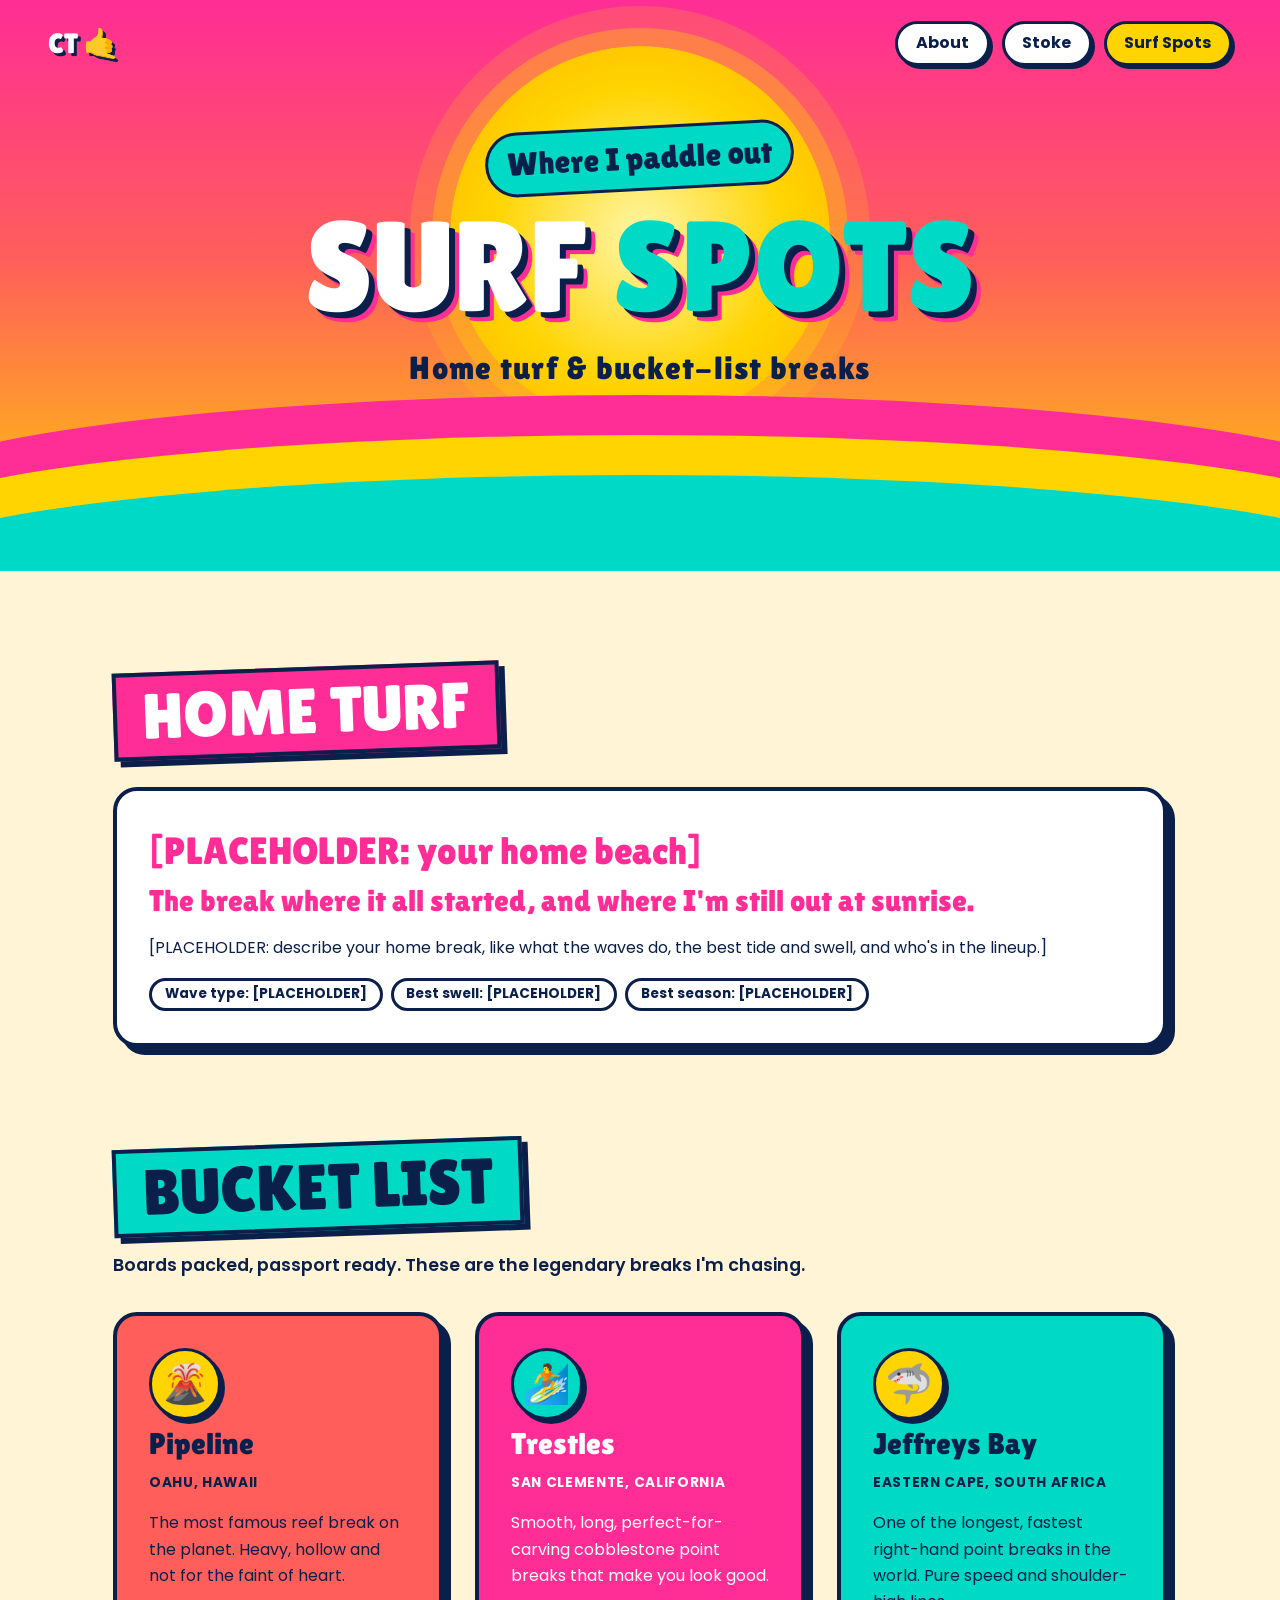
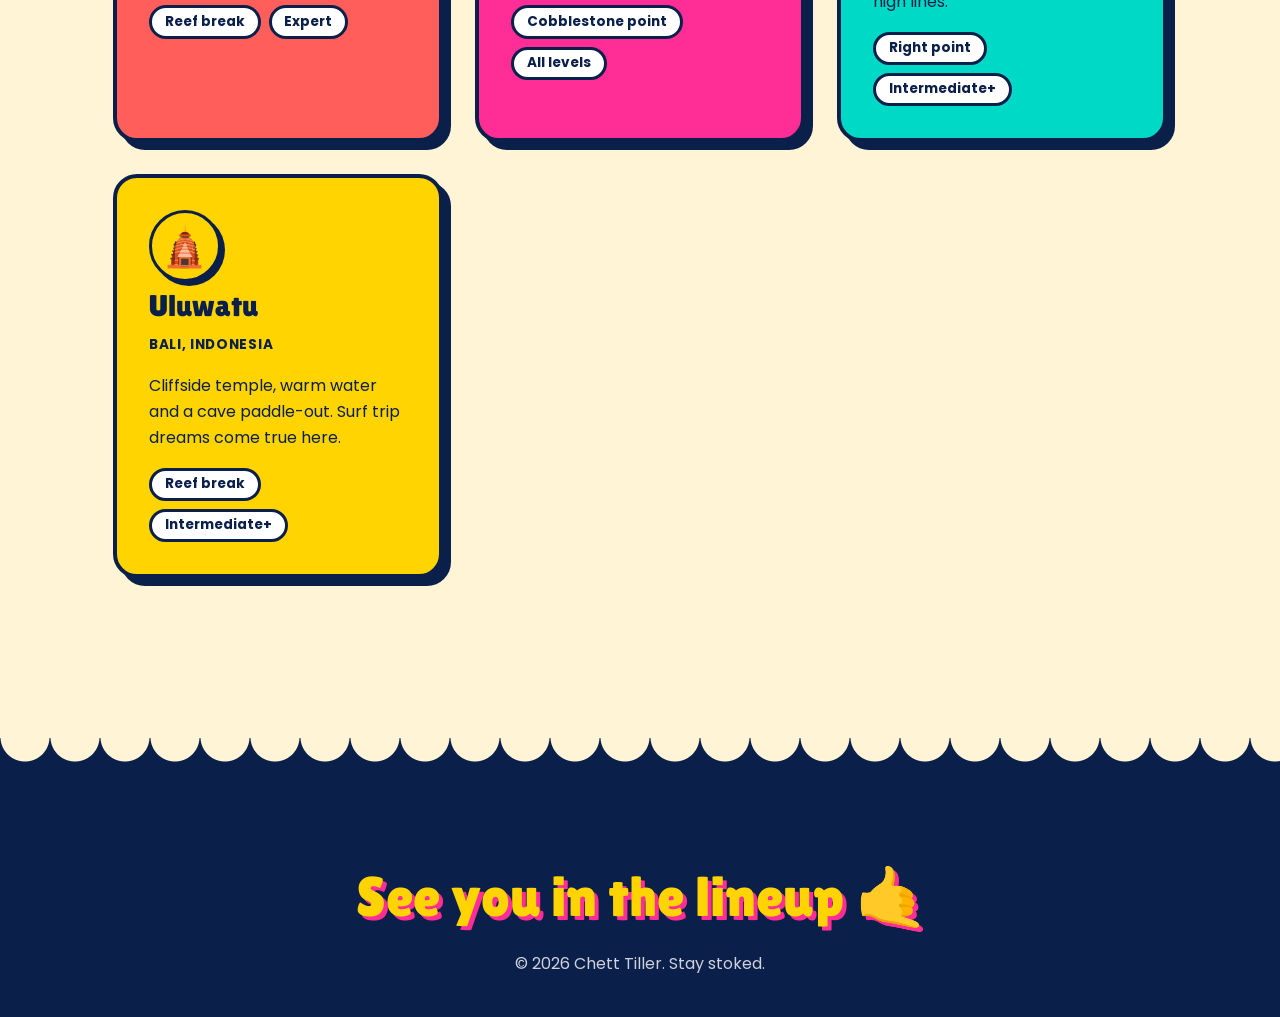
==== surf-spots.html @ a4af56c2 "Add surf spots page New surf-spots.html with a home turf section and a bucket-list grid (Pipeline, T" ====
<!DOCTYPE html>
<html lang="en">
<head>
  <meta charset="UTF-8">
  <meta name="viewport" content="width=device-width, initial-scale=1">
  <title>Surf Spots | Chett Tiller</title>
  <meta name="description" content="Chett Tiller's surf spots: home turf and the bucket-list breaks he's chasing.">
  <link rel="preconnect" href="https://fonts.googleapis.com">
  <link rel="preconnect" href="https://fonts.gstatic.com" crossorigin>
  <link href="https://fonts.googleapis.com/css2?family=Lilita+One&family=Poppins:wght@400;600;700&display=swap" rel="stylesheet">
  <link rel="stylesheet" href="styles.css">
</head>
<body>

  <header class="hero hero--short">
    <nav class="nav" aria-label="Main">
      <a class="nav__logo" href="index.html">CT 🤙</a>
      <ul class="nav__links">
        <li><a href="index.html#about">About</a></li>
        <li><a href="index.html#interests">Stoke</a></li>
        <li><a href="surf-spots.html" aria-current="page">Surf Spots</a></li>
      </ul>
    </nav>

    <div class="hero__sun" aria-hidden="true"></div>

    <div class="hero__content">
      <p class="hero__hello">Where I paddle out</p>
      <h1 class="hero__title">Surf <span>Spots</span></h1>
      <p class="hero__tagline">Home turf &amp; bucket-list breaks</p>
    </div>

    <div class="waves" aria-hidden="true">
      <div class="wave wave--pink"></div>
      <div class="wave wave--yellow"></div>
      <div class="wave wave--turquoise"></div>
    </div>
  </header>

  <main>
    <section class="section" id="home-turf">
      <h2 class="section__title">Home Turf</h2>

      <div class="card spot-home">
        <h3>[PLACEHOLDER: your home beach]</h3>
        <p class="lead">The break where it all started, and where I'm still out at sunrise.</p>
        <p>[PLACEHOLDER: describe your home break, like what the waves do, the best tide and swell, and who's in the lineup.]</p>
        <ul class="tags">
          <li class="tag">Wave type: [PLACEHOLDER]</li>
          <li class="tag">Best swell: [PLACEHOLDER]</li>
          <li class="tag">Best season: [PLACEHOLDER]</li>
        </ul>
      </div>
    </section>

    <section class="section section--tight" id="bucket-list">
      <h2 class="section__title section__title--turquoise">Bucket List</h2>
      <p class="section__intro">Boards packed, passport ready. These are the legendary breaks I'm chasing.</p>

      <div class="interests__grid">
        <article class="card card--coral">
          <div class="card__icon" aria-hidden="true">🌋</div>
          <h3>Pipeline</h3>
          <p class="spot__place">Oahu, Hawaii</p>
          <p>The most famous reef break on the planet. Heavy, hollow and not for the faint of heart.</p>
          <ul class="tags"><li class="tag">Reef break</li><li class="tag">Expert</li></ul>
        </article>

        <article class="card card--pink">
          <div class="card__icon" aria-hidden="true">🏄</div>
          <h3>Trestles</h3>
          <p class="spot__place">San Clemente, California</p>
          <p>Smooth, long, perfect-for-carving cobblestone point breaks that make you look good.</p>
          <ul class="tags"><li class="tag">Cobblestone point</li><li class="tag">All levels</li></ul>
        </article>

        <article class="card card--turquoise">
          <div class="card__icon" aria-hidden="true">🦈</div>
          <h3>Jeffreys Bay</h3>
          <p class="spot__place">Eastern Cape, South Africa</p>
          <p>One of the longest, fastest right-hand point breaks in the world. Pure speed and shoulder-high lines.</p>
          <ul class="tags"><li class="tag">Right point</li><li class="tag">Intermediate+</li></ul>
        </article>

        <article class="card card--yellow">
          <div class="card__icon" aria-hidden="true">🛕</div>
          <h3>Uluwatu</h3>
          <p class="spot__place">Bali, Indonesia</p>
          <p>Cliffside temple, warm water and a cave paddle-out. Surf trip dreams come true here.</p>
          <ul class="tags"><li class="tag">Reef break</li><li class="tag">Intermediate+</li></ul>
        </article>
      </div>
    </section>
  </main>

  <footer class="footer">
    <div class="footer__wave" aria-hidden="true"></div>
    <p class="footer__text">See you in the lineup 🤙</p>
    <p class="footer__small">&copy; 2026 Chett Tiller. Stay stoked.</p>
  </footer>

</body>
</html>
---- styles.css ----
/* ---------- Tokens ---------- */
:root {
  --coral: #ff5e5b;
  --pink: #ff2d95;
  --yellow: #ffd400;
  --turquoise: #00d9c5;
  --navy: #0b1f4b;
  --sand: #fff4d6;
  --white: #ffffff;

  --font-display: "Lilita One", "Arial Black", Impact, sans-serif;
  --font-body: "Poppins", "Segoe UI", system-ui, sans-serif;

  --border: 4px solid var(--navy);
  --shadow: 8px 8px 0 var(--navy);
}

/* ---------- Base ---------- */
*,
*::before,
*::after { box-sizing: border-box; }

html { scroll-behavior: smooth; }

body {
  margin: 0;
  font-family: var(--font-body);
  color: var(--navy);
  background: var(--sand);
  line-height: 1.65;
  overflow-x: hidden;
}

h1, h2, h3 {
  font-family: var(--font-display);
  font-weight: 400;
  line-height: 1.05;
  margin: 0;
}

a { color: inherit; }

/* ---------- Hero ---------- */
.hero {
  position: relative;
  min-height: 100vh;
  display: flex;
  flex-direction: column;
  background: linear-gradient(180deg, var(--pink) 0%, var(--coral) 45%, var(--yellow) 100%);
  overflow: hidden;
}

.nav {
  position: relative;
  z-index: 3;
  display: flex;
  justify-content: space-between;
  align-items: center;
  padding: 1.25rem clamp(1rem, 5vw, 3rem);
}

.nav__logo {
  font-family: var(--font-display);
  font-size: 1.75rem;
  text-decoration: none;
  color: var(--white);
  text-shadow: 3px 3px 0 var(--navy);
}

.nav__links {
  display: flex;
  gap: 0.75rem;
  list-style: none;
  margin: 0;
  padding: 0;
}

.nav__links a {
  display: inline-block;
  padding: 0.4rem 1.1rem;
  font-weight: 700;
  text-decoration: none;
  background: var(--white);
  border: 3px solid var(--navy);
  border-radius: 999px;
  box-shadow: 3px 3px 0 var(--navy);
  transition: transform 0.15s, background 0.15s;
}

.nav__links a:hover,
.nav__links a:focus-visible {
  background: var(--turquoise);
  transform: rotate(-4deg) translateY(-2px);
}

.hero__sun {
  position: absolute;
  top: 18%;
  left: 50%;
  width: clamp(260px, 48vw, 560px);
  aspect-ratio: 1;
  translate: -50% 0;
  border-radius: 50%;
  background: radial-gradient(circle, #fff6a8 0%, var(--yellow) 55%, #ffb300 100%);
  box-shadow: 0 0 0 18px rgba(255, 212, 0, 0.35), 0 0 0 40px rgba(255, 212, 0, 0.18);
  animation: bob 6s ease-in-out infinite;
}

.hero__content {
  position: relative;
  z-index: 2;
  flex: 1;
  display: flex;
  flex-direction: column;
  align-items: center;
  justify-content: center;
  text-align: center;
  padding: 2rem 1rem 12rem;
}

.hero__hello {
  margin: 0;
  font-family: var(--font-display);
  font-size: clamp(1.25rem, 3vw, 2rem);
  color: var(--navy);
  background: var(--turquoise);
  padding: 0.2rem 1.2rem;
  border: 3px solid var(--navy);
  border-radius: 999px;
  transform: rotate(-3deg);
}

.hero__title {
  font-size: clamp(3.5rem, 15vw, 10rem);
  color: var(--white);
  text-transform: uppercase;
  text-shadow: 6px 6px 0 var(--navy), 10px 10px 0 var(--pink);
  margin: 0.5rem 0;
}

.hero__title span { color: var(--turquoise); }

.hero__tagline {
  margin: 0;
  font-family: var(--font-display);
  font-size: clamp(1.1rem, 3.5vw, 2rem);
  letter-spacing: 0.04em;
  color: var(--navy);
}

.sticker {
  margin-top: 1.5rem;
  display: inline-block;
  padding: 0.5rem 1.4rem;
  font-family: var(--font-display);
  text-transform: uppercase;
  background: var(--yellow);
  border: 4px solid var(--navy);
  border-radius: 14px;
  box-shadow: 5px 5px 0 var(--navy);
  transform: rotate(5deg);
  animation: wiggle 3s ease-in-out infinite;
}

/* ---------- Waves (pure CSS) ---------- */
.waves {
  position: absolute;
  inset: auto 0 0 0;
  height: 11rem;
  z-index: 2;
  pointer-events: none;
}

.wave {
  position: absolute;
  left: -10%;
  width: 120%;
  border-radius: 50% 50% 0 0 / 100% 100% 0 0;
  animation: drift 7s ease-in-out infinite alternate;
}

.wave--pink      { bottom: 4.5rem; height: 6.5rem; background: var(--pink);      animation-duration: 8s; }
.wave--yellow    { bottom: 2.5rem; height: 6rem;   background: var(--yellow);    animation-duration: 6s; animation-direction: alternate-reverse; }
.wave--turquoise { bottom: 0;      height: 6rem;   background: var(--turquoise); animation-duration: 7s; }

/* ---------- Sections ---------- */
.section {
  padding: clamp(3rem, 8vw, 6rem) clamp(1rem, 5vw, 3rem);
  max-width: 1150px;
  margin: 0 auto;
}

.section__title {
  font-size: clamp(2.2rem, 7vw, 4rem);
  text-transform: uppercase;
  display: inline-block;
  margin-bottom: 2rem;
  padding: 0.1em 0.4em;
  color: var(--white);
  background: var(--pink);
  border: var(--border);
  box-shadow: 6px 6px 0 var(--navy);
  transform: rotate(-2deg);
}

.interests .section__title { background: var(--turquoise); color: var(--navy); }

/* ---------- Cards ---------- */
.card {
  background: var(--white);
  border: var(--border);
  border-radius: 24px;
  box-shadow: var(--shadow);
  padding: clamp(1.25rem, 3vw, 2rem);
  transition: transform 0.2s, box-shadow 0.2s;
}

.card:hover {
  transform: translate(-4px, -6px) rotate(-1deg);
  box-shadow: 12px 14px 0 var(--navy);
}

.card p { margin: 0 0 1rem; }

/* ---------- About ---------- */
.about__grid {
  display: grid;
  grid-template-columns: 1.4fr 1fr;
  gap: clamp(1.5rem, 4vw, 3rem);
  align-items: start;
}

.lead {
  font-family: var(--font-display);
  font-size: clamp(1.4rem, 3vw, 1.9rem);
  line-height: 1.2;
  color: var(--pink);
}

.facts {
  list-style: none;
  margin: 1.5rem 0 0;
  padding: 0;
  display: grid;
  gap: 0.6rem;
}

.facts li {
  display: flex;
  flex-wrap: wrap;
  gap: 0.5rem;
  align-items: center;
  padding: 0.5rem 0.9rem;
  background: var(--sand);
  border: 3px solid var(--navy);
  border-radius: 14px;
}

.facts__label {
  font-weight: 700;
  font-size: 0.8rem;
  text-transform: uppercase;
  letter-spacing: 0.05em;
  color: var(--white);
  background: var(--coral);
  padding: 0.1rem 0.6rem;
  border-radius: 999px;
}

.facts__value { font-weight: 600; }

/* Photo placeholder */
.photo { margin: 0; transform: rotate(3deg); }

.photo__frame {
  position: relative;
  aspect-ratio: 4 / 5;
  overflow: hidden;
  border: var(--border);
  border-radius: 24px;
  box-shadow: var(--shadow);
  background: linear-gradient(180deg, var(--pink), var(--yellow));
}

.photo__sun {
  position: absolute;
  top: 18%;
  left: 50%;
  width: 45%;
  aspect-ratio: 1;
  translate: -50% 0;
  border-radius: 50%;
  background: #fff6a8;
  box-shadow: 0 0 0 12px rgba(255, 255, 255, 0.35);
}

.photo__sea {
  position: absolute;
  inset: auto 0 0 0;
  height: 38%;
  background: var(--turquoise);
  border-top: var(--border);
  border-radius: 50% 50% 0 0 / 30% 30% 0 0;
}

.photo__text {
  position: absolute;
  inset: auto 0 12% 0;
  text-align: center;
  font-family: var(--font-display);
  font-size: 1.5rem;
  color: var(--navy);
}

.photo figcaption {
  margin-top: 1rem;
  text-align: center;
  font-weight: 700;
}

/* ---------- Interests ---------- */
.interests__grid {
  display: grid;
  grid-template-columns: repeat(auto-fit, minmax(250px, 1fr));
  gap: 2rem;
}

.card--coral     { background: var(--coral); }
.card--pink      { background: var(--pink);  color: var(--white); }
.card--turquoise { background: var(--turquoise); }

.card h3 {
  font-size: 1.9rem;
  margin: 0.5rem 0 0.75rem;
}

.card__icon {
  display: grid;
  place-items: center;
  width: 4.5rem;
  height: 4.5rem;
  font-size: 2.4rem;
  background: var(--yellow);
  border: 3px solid var(--navy);
  border-radius: 50%;
  box-shadow: 4px 4px 0 var(--navy);
}

.card--pink .card__icon { background: var(--turquoise); }

/* ---------- Surf Spots page ---------- */
.hero--short { min-height: 0; }
.hero--short .hero__sun { top: 8%; width: clamp(200px, 36vw, 380px); }
.hero--short .hero__content { padding: 2.5rem 1rem 11rem; }
.hero--short .hero__title { font-size: clamp(3.5rem, 13vw, 8rem); }

.nav__links a[aria-current="page"] { background: var(--yellow); }

.section--tight { padding-top: 0; }

.section__title--turquoise { background: var(--turquoise); color: var(--navy); }

.section__intro {
  margin: -0.75rem 0 2rem;
  font-weight: 600;
  font-size: 1.1rem;
}

.spot-home h3 { font-size: clamp(1.6rem, 4vw, 2.4rem); color: var(--pink); }

.spot__place {
  margin: 0 0 0.75rem;
  font-weight: 700;
  text-transform: uppercase;
  letter-spacing: 0.05em;
  font-size: 0.85rem;
}

.tags {
  list-style: none;
  margin: 0;
  padding: 0;
  display: flex;
  flex-wrap: wrap;
  gap: 0.5rem;
}

.tag {
  padding: 0.15rem 0.8rem;
  font-size: 0.85rem;
  font-weight: 700;
  color: var(--navy);
  background: var(--white);
  border: 3px solid var(--navy);
  border-radius: 999px;
}

.card--yellow { background: var(--yellow); }

/* ---------- Footer ---------- */
.footer {
  position: relative;
  margin-top: 4rem;
  padding: 7rem 1rem 2.5rem;
  text-align: center;
  color: var(--white);
  background: var(--navy);
}

.footer__wave {
  position: absolute;
  top: -1px;
  left: 0;
  right: 0;
  height: 3.5rem;
  background:
    radial-gradient(circle at 25px 0, var(--sand) 24px, transparent 25px) 0 0 / 50px 100% repeat-x;
}

.footer__text {
  margin: 0;
  font-family: var(--font-display);
  font-size: clamp(2rem, 7vw, 3.5rem);
  color: var(--yellow);
  text-shadow: 4px 4px 0 var(--pink);
}

.footer__small { margin: 0.5rem 0 0; opacity: 0.8; }

/* ---------- Animations ---------- */
@keyframes bob {
  0%, 100% { transform: translateY(0); }
  50%      { transform: translateY(-18px); }
}

@keyframes drift {
  from { transform: translateX(-3%); }
  to   { transform: translateX(3%); }
}

@keyframes wiggle {
  0%, 100% { transform: rotate(5deg); }
  50%      { transform: rotate(-3deg) scale(1.05); }
}

@media (prefers-reduced-motion: reduce) {
  *, *::before, *::after {
    animation: none !important;
    transition: none !important;
  }
  html { scroll-behavior: auto; }
}

/* ---------- Responsive ---------- */
@media (max-width: 800px) {
  .about__grid { grid-template-columns: 1fr; }
  .photo { max-width: 320px; margin: 1rem auto 0; }
  .hero__content { padding-bottom: 10rem; }
}
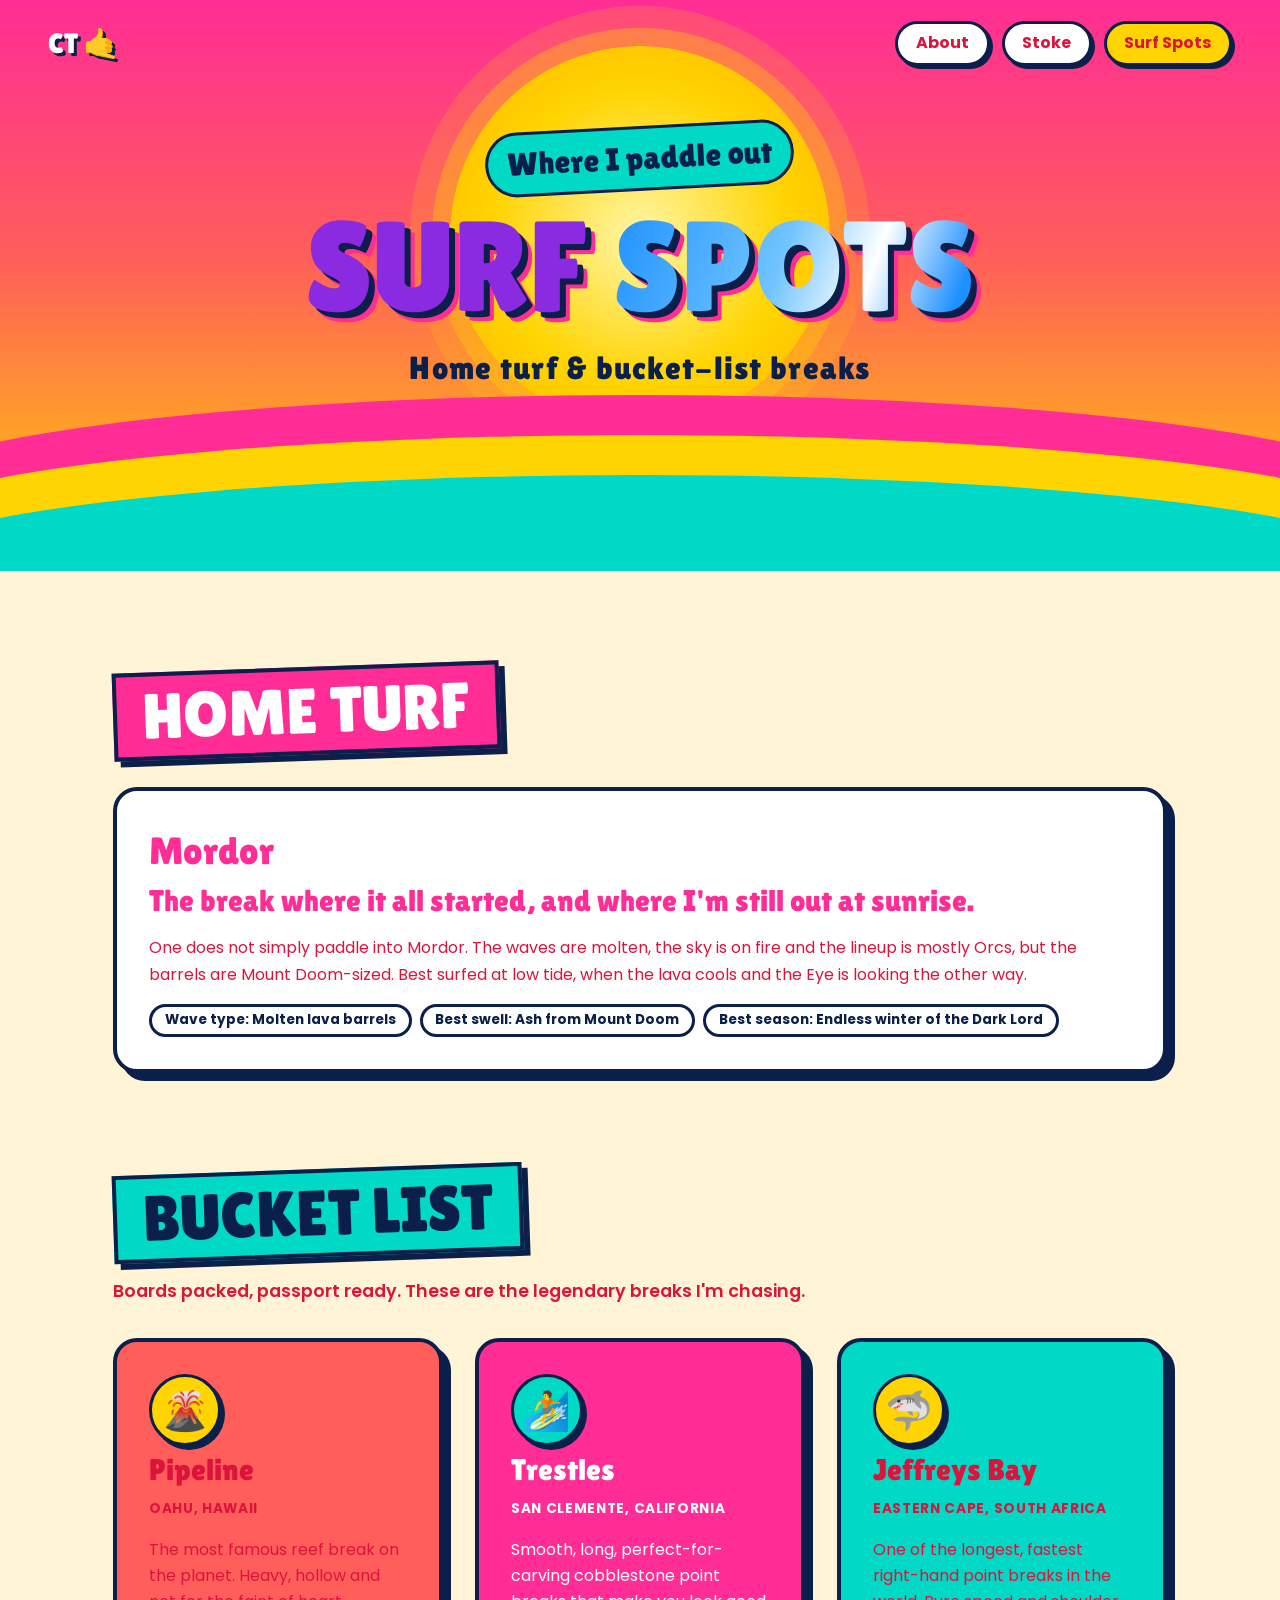
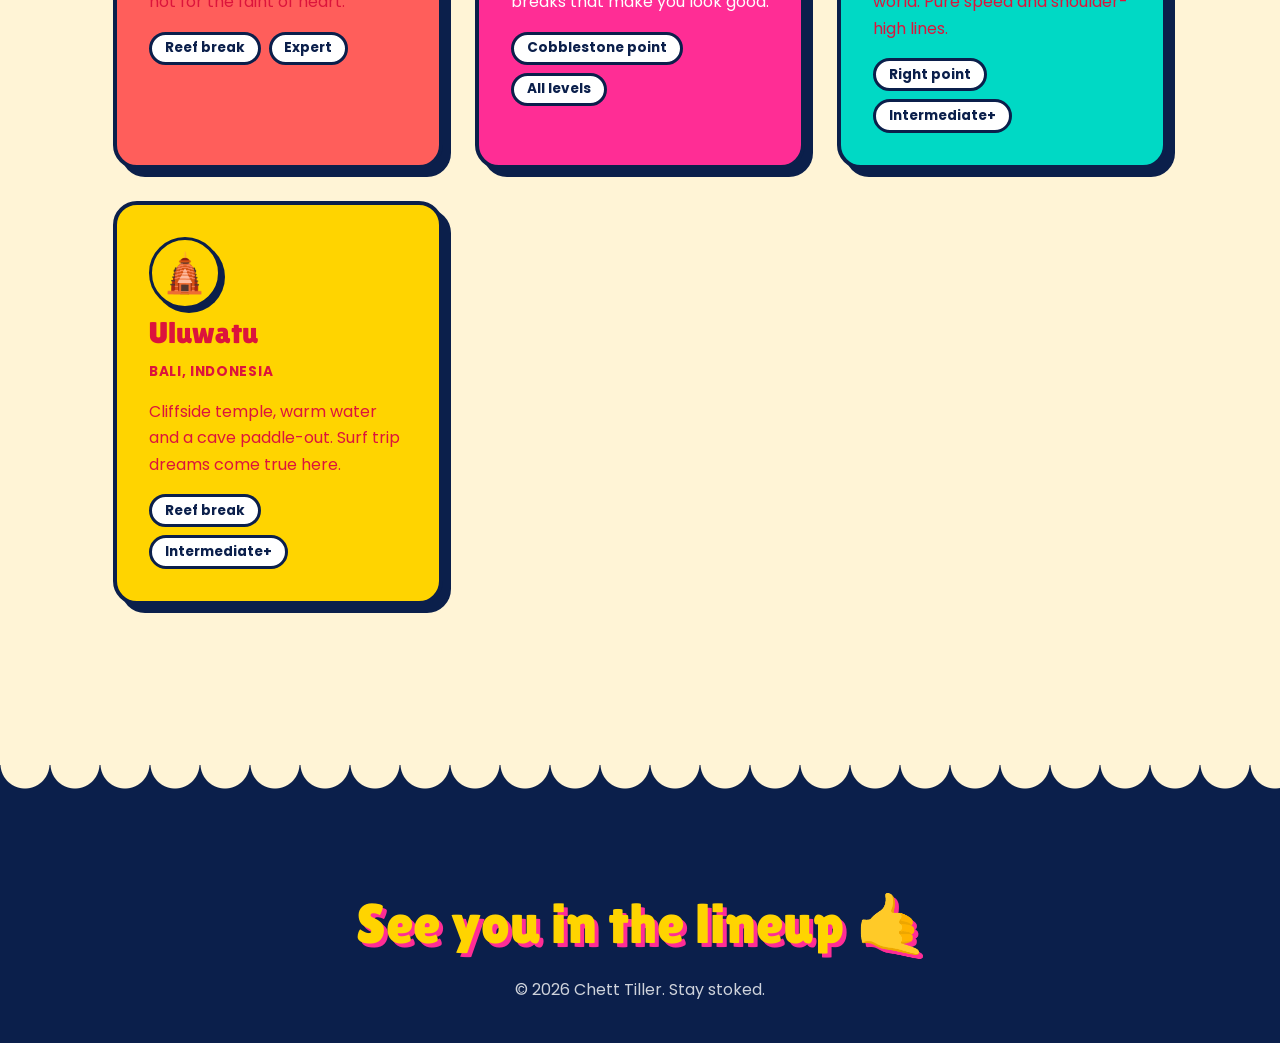
==== commit 6207f3c0: "Make Home Turf Mordor on Surf Spots page Co-Authored-By: Claude Sonnet 5.5 <noreply@anthropic.com>" ====
--- a/surf-spots.html
+++ b/surf-spots.html
@@ -42,13 +42,13 @@
       <h2 class="section__title">Home Turf</h2>
 
       <div class="card spot-home">
-        <h3>[PLACEHOLDER: your home beach]</h3>
+        <h3>Mordor</h3>
         <p class="lead">The break where it all started, and where I'm still out at sunrise.</p>
-        <p>[PLACEHOLDER: describe your home break, like what the waves do, the best tide and swell, and who's in the lineup.]</p>
+        <p>One does not simply paddle into Mordor. The waves are molten, the sky is on fire and the lineup is mostly Orcs, but the barrels are Mount Doom-sized. Best surfed at low tide, when the lava cools and the Eye is looking the other way.</p>
         <ul class="tags">
-          <li class="tag">Wave type: [PLACEHOLDER]</li>
-          <li class="tag">Best swell: [PLACEHOLDER]</li>
-          <li class="tag">Best season: [PLACEHOLDER]</li>
+          <li class="tag">Wave type: Molten lava barrels</li>
+          <li class="tag">Best swell: Ash from Mount Doom</li>
+          <li class="tag">Best season: Endless winter of the Dark Lord</li>
         </ul>
       </div>
     </section>
--- a/styles.css
+++ b/styles.css
@@ -7,6 +7,7 @@
   --navy: #0b1f4b;
   --sand: #fff4d6;
   --white: #ffffff;
+  --text: crimson;
 
   --font-display: "Lilita One", "Arial Black", Impact, sans-serif;
   --font-body: "Poppins", "Segoe UI", system-ui, sans-serif;
@@ -25,7 +26,7 @@
 body {
   margin: 0;
   font-family: var(--font-body);
-  color: var(--navy);
+  color: var(--text);
   background: var(--sand);
   line-height: 1.65;
   overflow-x: hidden;
@@ -138,7 +139,29 @@
   margin: 0.5rem 0;
 }
 
-.hero__title span { color: var(--turquoise); }
+.hero__title { color: #8a2be2; }
+
+.hero__title span {
+  /* sparkly blue: shimmering gradient clipped to the text */
+  color: #1e90ff;
+  background: linear-gradient(110deg, #1e90ff 0%, #6fc3ff 20%, #ffffff 30%, #1e90ff 40%, #00bfff 60%, #ffffff 70%, #1e90ff 80%);
+  background-size: 250% 100%;
+  -webkit-background-clip: text;
+  background-clip: text;
+  -webkit-text-fill-color: transparent;
+  text-shadow: none;
+  filter: drop-shadow(6px 6px 0 var(--navy)) drop-shadow(4px 4px 0 var(--pink));
+  animation: sparkle 3s linear infinite;
+}
+
+@keyframes sparkle {
+  from { background-position: 100% 0; }
+  to { background-position: -150% 0; }
+}
+
+@media (prefers-reduced-motion: reduce) {
+  .hero__title span { animation: none; }
+}
 
 .hero__tagline {
   margin: 0;
@@ -312,6 +335,15 @@
   color: var(--navy);
 }
 
+.photo__img {
+  position: absolute;
+  inset: 0;
+  width: 100%;
+  height: 100%;
+  object-fit: cover;
+  object-position: 35% center;
+}
+
 .photo figcaption {
   margin-top: 1rem;
   text-align: center;
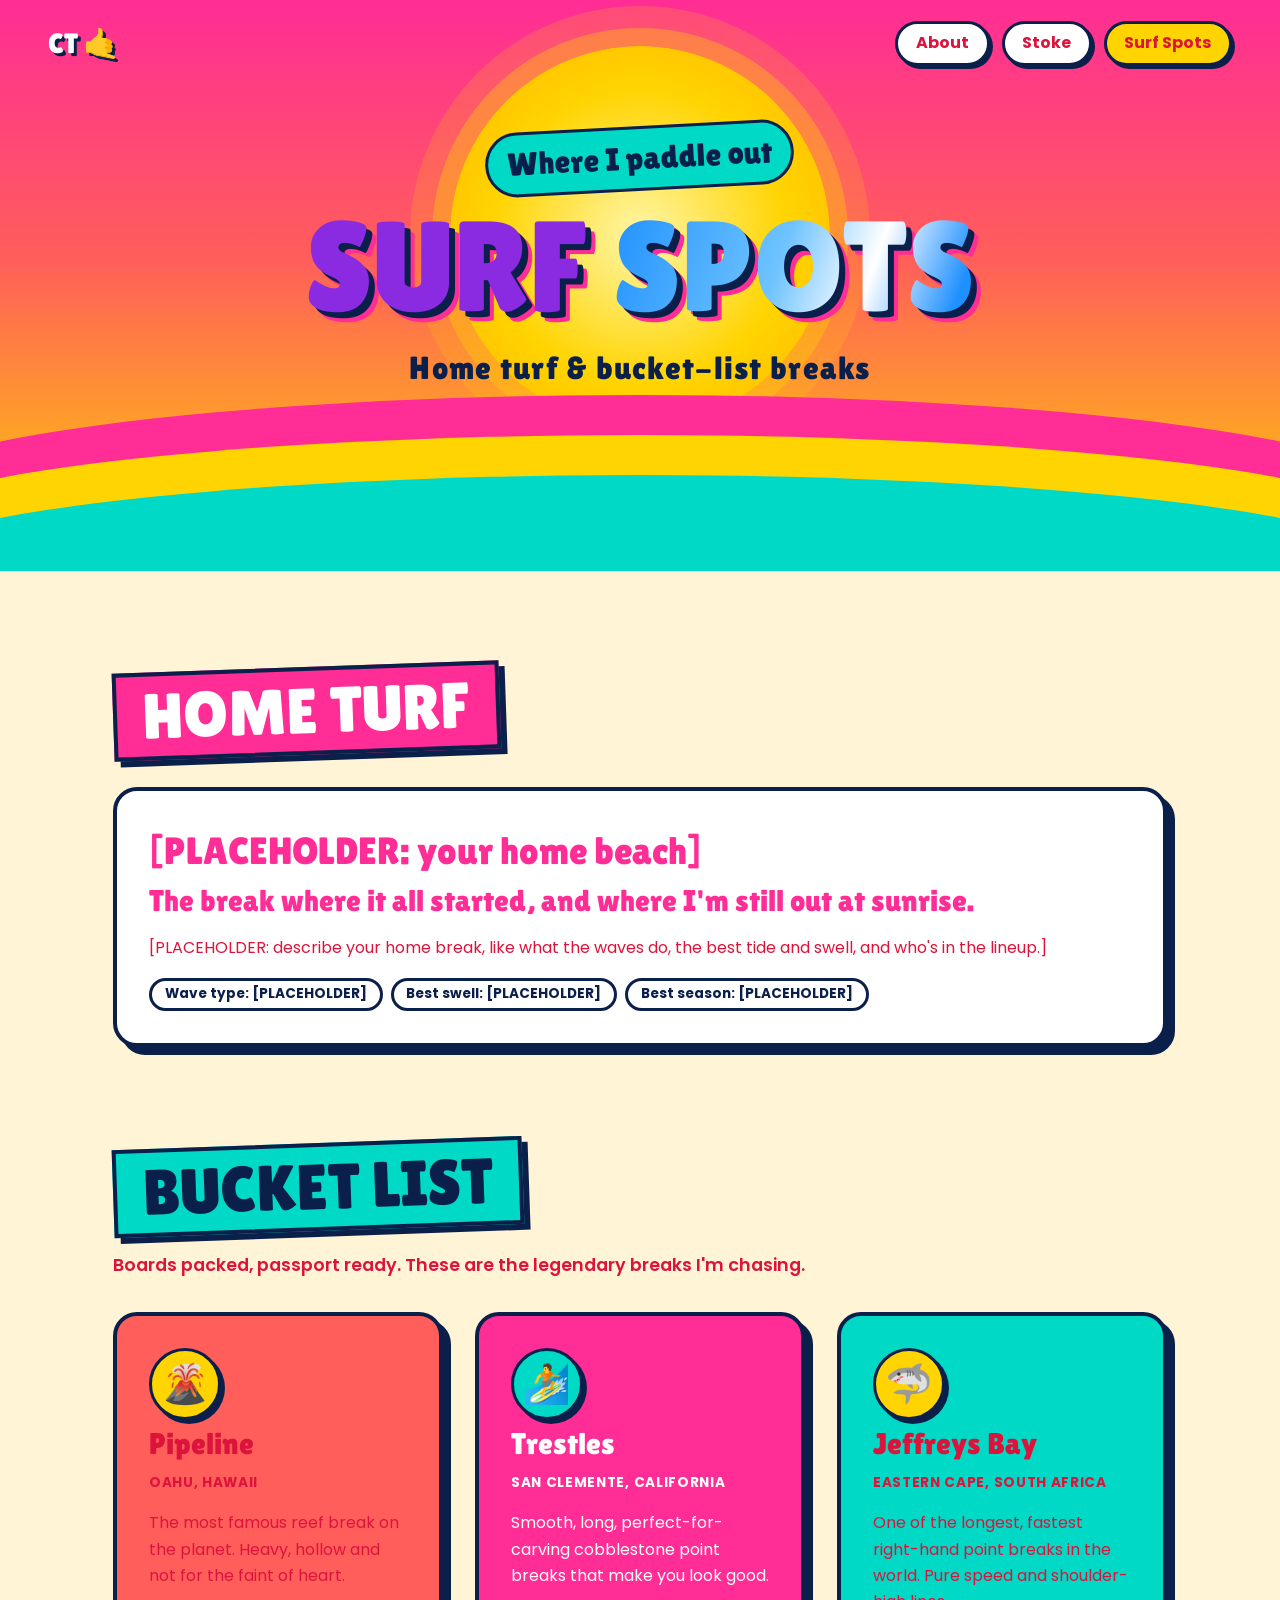
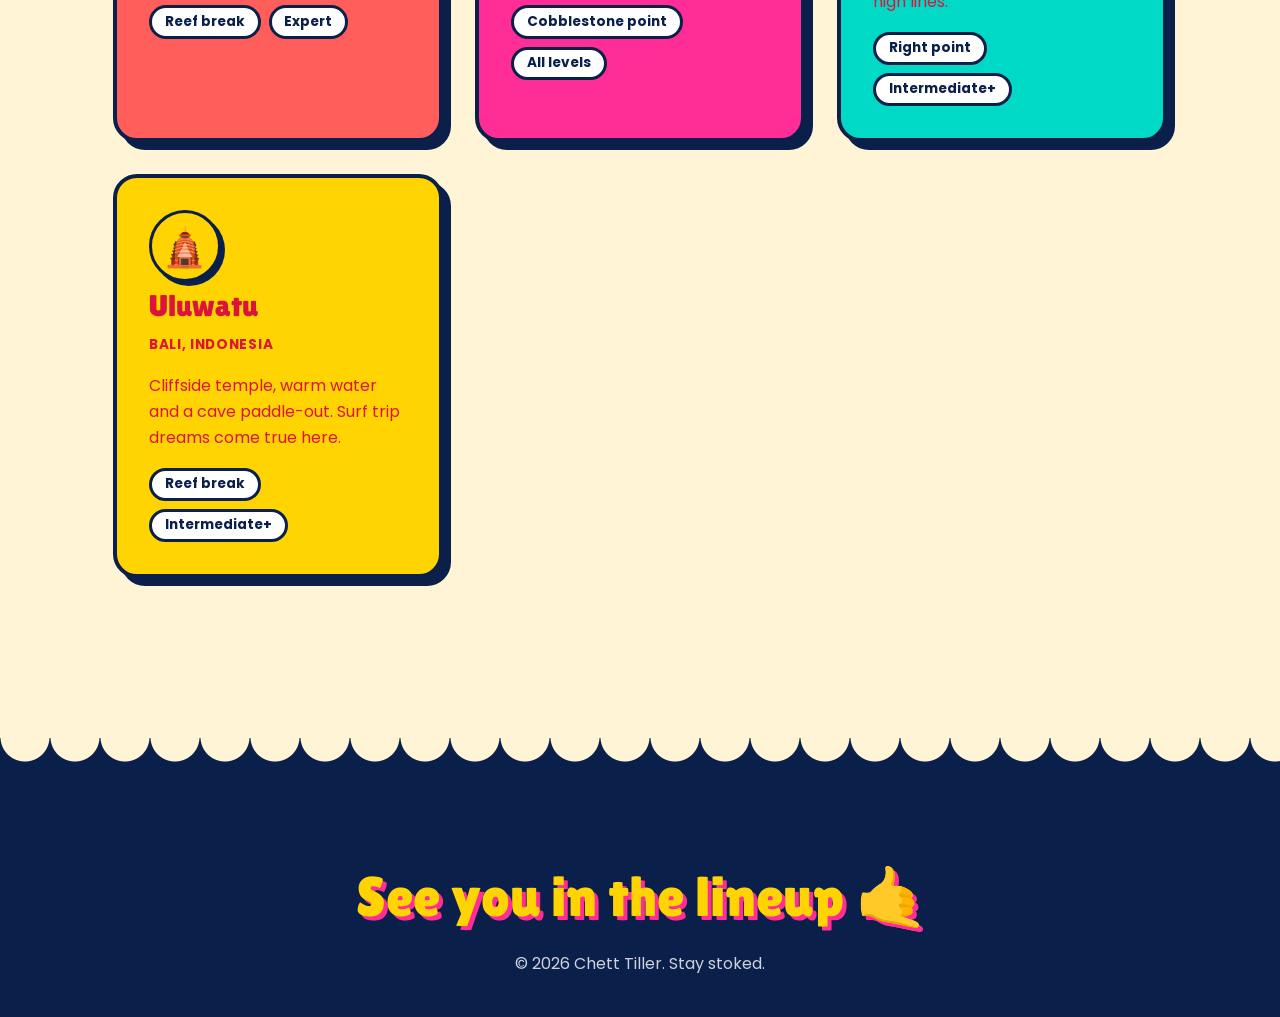
==== commit 0d770f97: "Add favicon Co-Authored-By: Claude Sonnet 5.5 <noreply@anthropic.com>" ====
--- a/surf-spots.html
+++ b/surf-spots.html
@@ -5,6 +5,8 @@
   <meta name="viewport" content="width=device-width, initial-scale=1">
   <title>Surf Spots | Chett Tiller</title>
   <meta name="description" content="Chett Tiller's surf spots: home turf and the bucket-list breaks he's chasing.">
+  <link rel="icon" href="favicon.ico" sizes="any">
+  <link rel="icon" type="image/png" href="images/favicon.png">
   <link rel="preconnect" href="https://fonts.googleapis.com">
   <link rel="preconnect" href="https://fonts.gstatic.com" crossorigin>
   <link href="https://fonts.googleapis.com/css2?family=Lilita+One&family=Poppins:wght@400;600;700&display=swap" rel="stylesheet">
@@ -42,13 +44,13 @@
       <h2 class="section__title">Home Turf</h2>
 
       <div class="card spot-home">
-        <h3>Mordor</h3>
+        <h3>[PLACEHOLDER: your home beach]</h3>
         <p class="lead">The break where it all started, and where I'm still out at sunrise.</p>
-        <p>One does not simply paddle into Mordor. The waves are molten, the sky is on fire and the lineup is mostly Orcs, but the barrels are Mount Doom-sized. Best surfed at low tide, when the lava cools and the Eye is looking the other way.</p>
+        <p>[PLACEHOLDER: describe your home break, like what the waves do, the best tide and swell, and who's in the lineup.]</p>
         <ul class="tags">
-          <li class="tag">Wave type: Molten lava barrels</li>
-          <li class="tag">Best swell: Ash from Mount Doom</li>
-          <li class="tag">Best season: Endless winter of the Dark Lord</li>
+          <li class="tag">Wave type: [PLACEHOLDER]</li>
+          <li class="tag">Best swell: [PLACEHOLDER]</li>
+          <li class="tag">Best season: [PLACEHOLDER]</li>
         </ul>
       </div>
     </section>
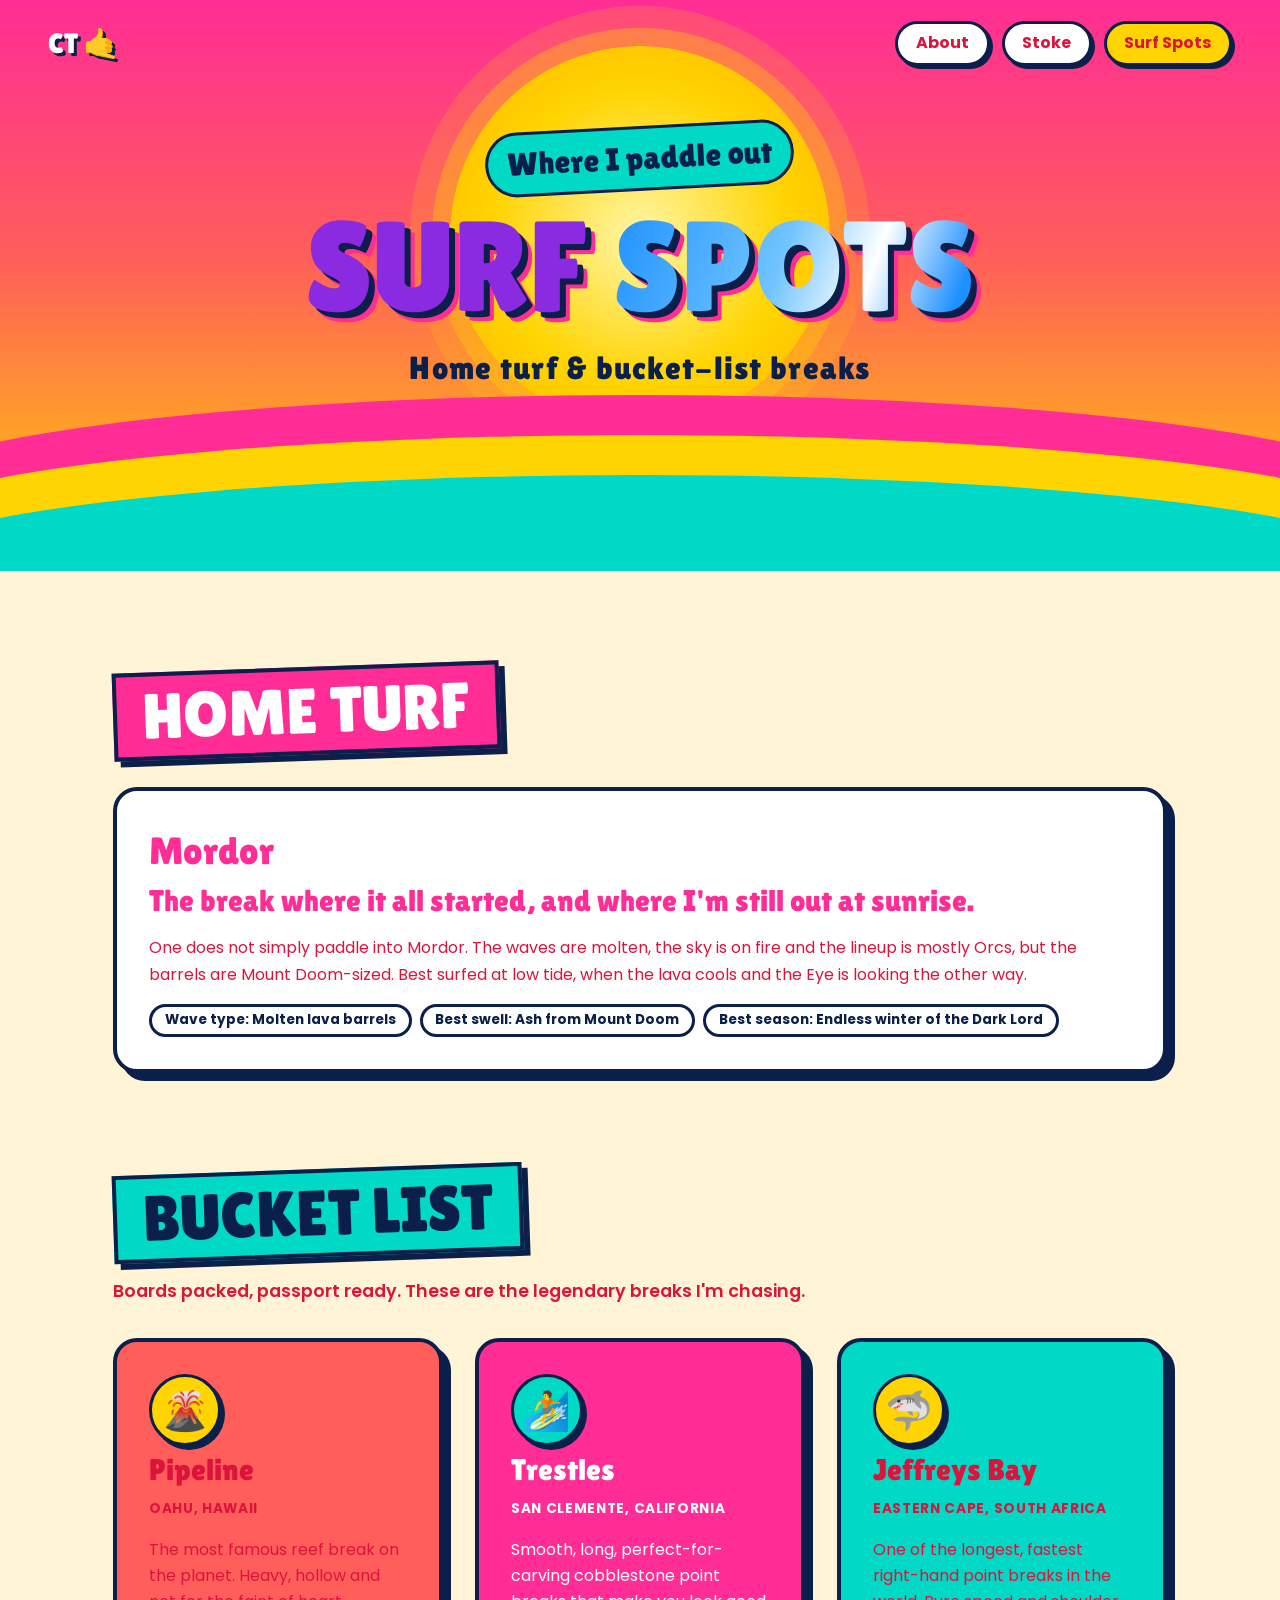
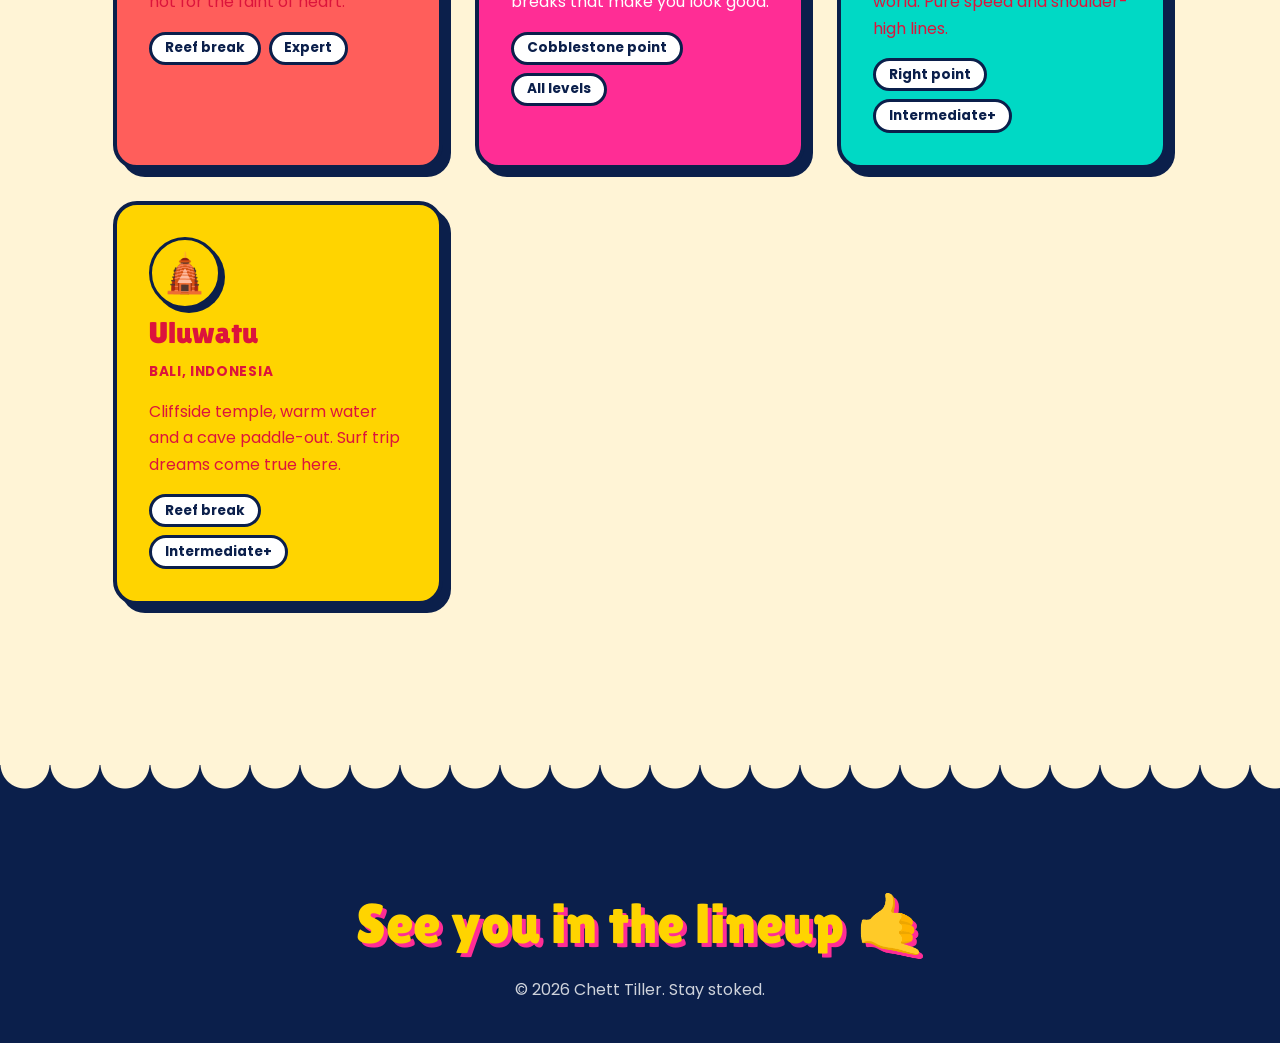
==== commit 99330074: "Merge pull request #5 from brewchetta/mordor-home-turf Make Home Turf Mordor on Surf Spots page" ====
--- a/surf-spots.html
+++ b/surf-spots.html
@@ -5,8 +5,6 @@
   <meta name="viewport" content="width=device-width, initial-scale=1">
   <title>Surf Spots | Chett Tiller</title>
   <meta name="description" content="Chett Tiller's surf spots: home turf and the bucket-list breaks he's chasing.">
-  <link rel="icon" href="favicon.ico" sizes="any">
-  <link rel="icon" type="image/png" href="images/favicon.png">
   <link rel="preconnect" href="https://fonts.googleapis.com">
   <link rel="preconnect" href="https://fonts.gstatic.com" crossorigin>
   <link href="https://fonts.googleapis.com/css2?family=Lilita+One&family=Poppins:wght@400;600;700&display=swap" rel="stylesheet">
@@ -44,13 +42,13 @@
       <h2 class="section__title">Home Turf</h2>
 
       <div class="card spot-home">
-        <h3>[PLACEHOLDER: your home beach]</h3>
+        <h3>Mordor</h3>
         <p class="lead">The break where it all started, and where I'm still out at sunrise.</p>
-        <p>[PLACEHOLDER: describe your home break, like what the waves do, the best tide and swell, and who's in the lineup.]</p>
+        <p>One does not simply paddle into Mordor. The waves are molten, the sky is on fire and the lineup is mostly Orcs, but the barrels are Mount Doom-sized. Best surfed at low tide, when the lava cools and the Eye is looking the other way.</p>
         <ul class="tags">
-          <li class="tag">Wave type: [PLACEHOLDER]</li>
-          <li class="tag">Best swell: [PLACEHOLDER]</li>
-          <li class="tag">Best season: [PLACEHOLDER]</li>
+          <li class="tag">Wave type: Molten lava barrels</li>
+          <li class="tag">Best swell: Ash from Mount Doom</li>
+          <li class="tag">Best season: Endless winter of the Dark Lord</li>
         </ul>
       </div>
     </section>
